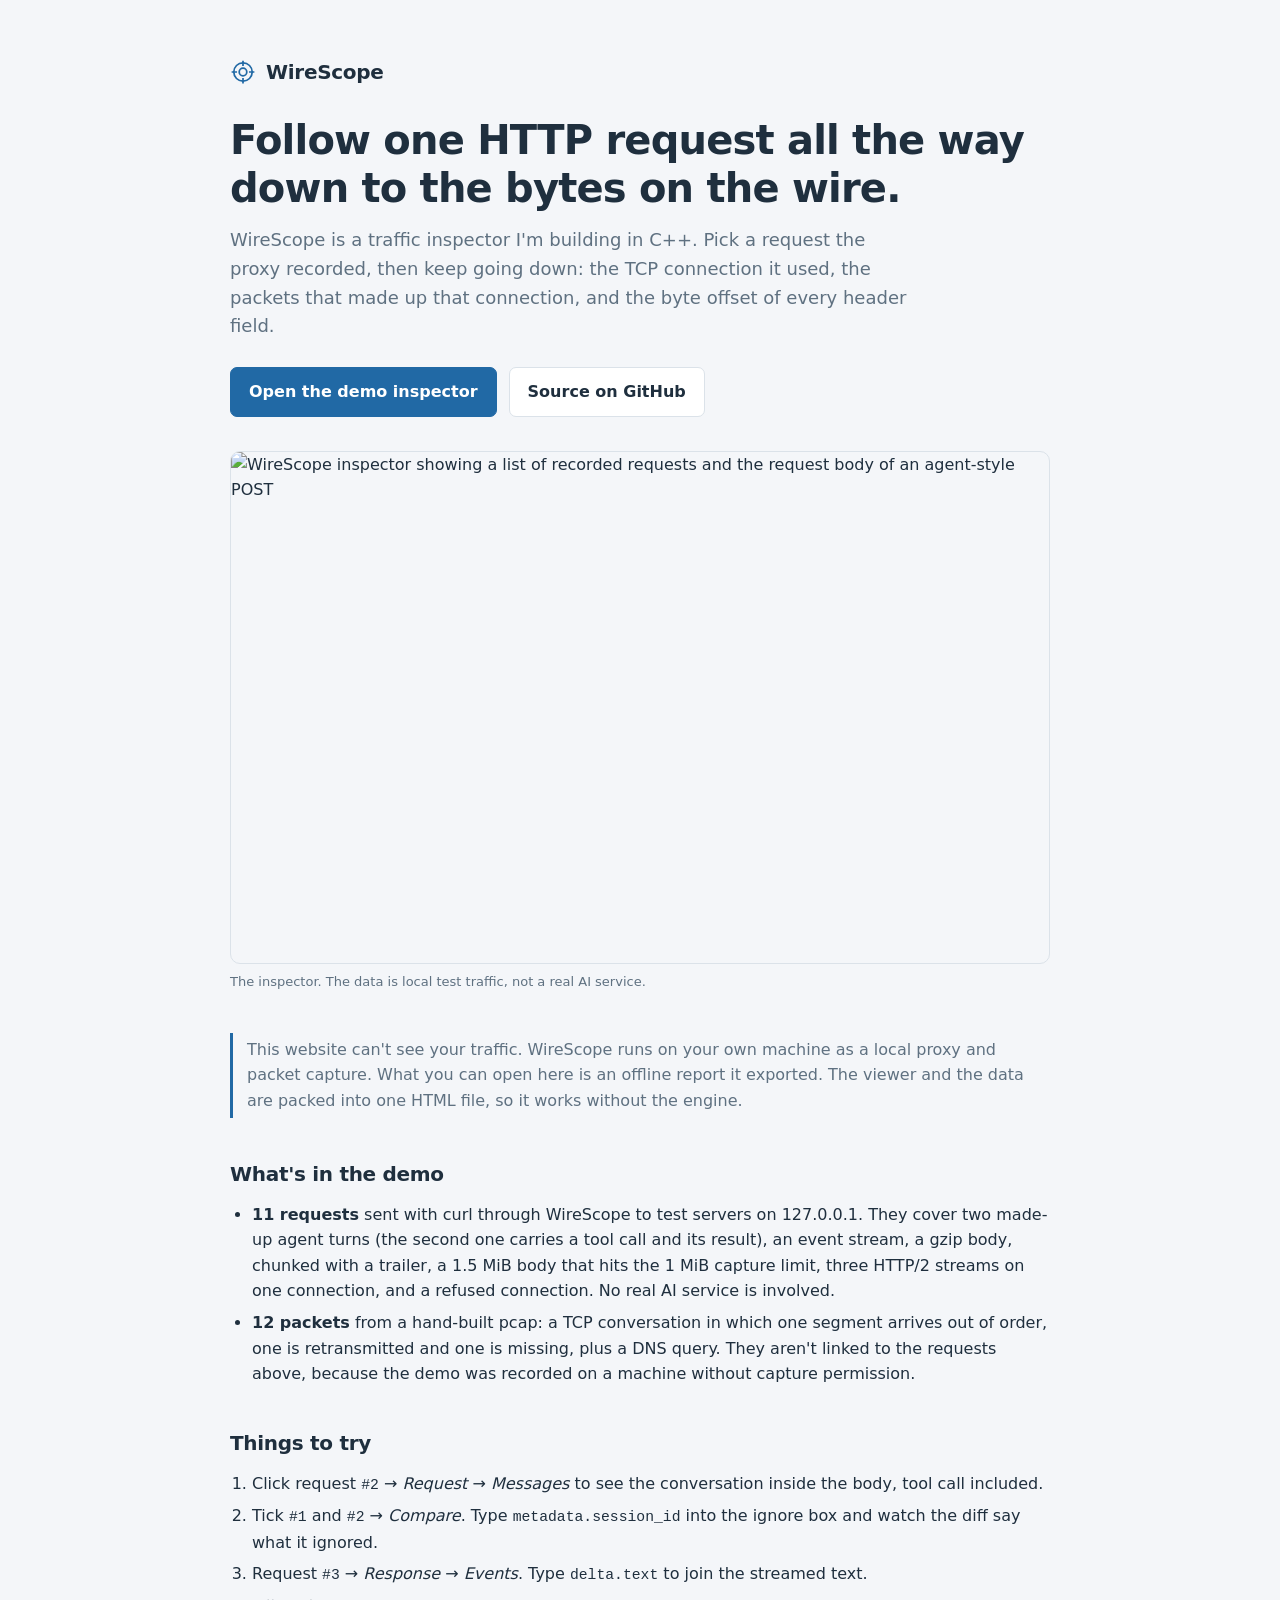
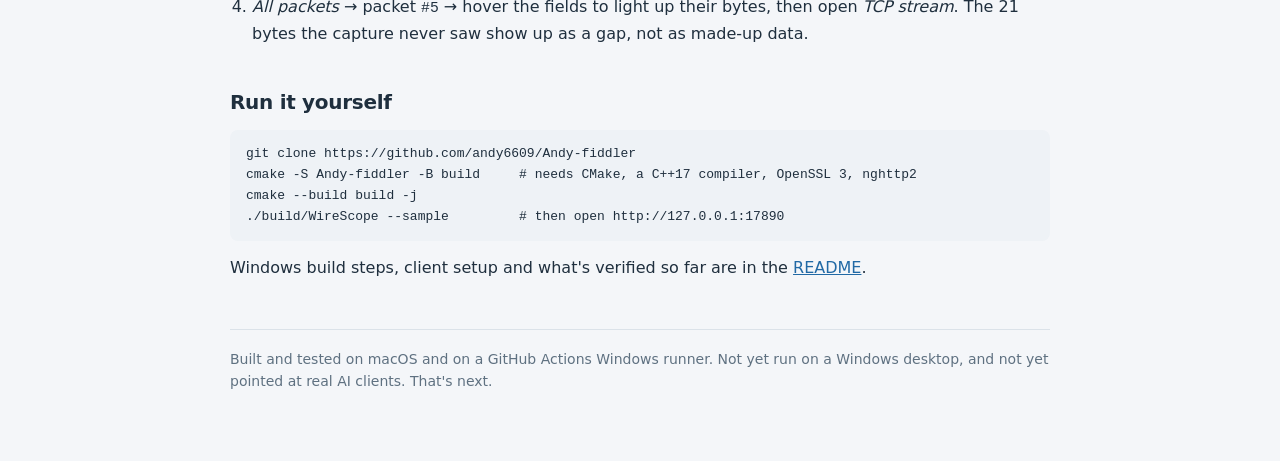
==== site/index.html @ aca649a0 "feat(site): Vercel 데모 — 랜딩 페이지(이 사이트는 내 트래픽을 못 본다는 안내, 데이터 출처, 해볼 것 4가지) + 오프라인 inspector 데모, output" ====
<!doctype html>
<html lang="en">
<head>
<meta charset="utf-8">
<meta name="viewport" content="width=device-width, initial-scale=1">
<title>WireScope</title>
<meta name="description" content="A C++ traffic inspector that follows one HTTP request down to the TCP connection, the packets and the bytes on the wire.">
<link rel="icon" href="data:image/svg+xml,%3Csvg xmlns='http://www.w3.org/2000/svg' viewBox='0 0 24 24' fill='none' stroke='%232169a5' stroke-width='2'%3E%3Ccircle cx='12' cy='12' r='8.5'/%3E%3Ccircle cx='12' cy='12' r='3.5'/%3E%3C/svg%3E">
<style>
  :root {
    --ink: #1f2f3e; --muted: #5f7181; --line: #dbe2e9; --paper: #ffffff; --canvas: #f4f6f9;
    --accent: #2169a5; --accent-ink: #ffffff; --code: #eef2f6; --mono: ui-monospace, 'Cascadia Code', Menlo, Consolas, monospace;
    color-scheme: light;
  }
  @media (prefers-color-scheme: dark) {
    :root { --ink: #dde6ee; --muted: #93a5b5; --line: #2b3a48; --paper: #16212c; --canvas: #0f1720; --accent: #5aa2df; --accent-ink: #0f1720; --code: #1d2a37; color-scheme: dark; }
  }
  * { box-sizing: border-box; }
  body { margin: 0; background: var(--canvas); color: var(--ink); font: 16px/1.6 system-ui, -apple-system, 'Segoe UI', sans-serif; }
  main { max-width: 860px; margin: 0 auto; padding: 56px 20px 72px; }
  .brand { display: flex; align-items: center; gap: 10px; font-weight: 650; font-size: 20px; letter-spacing: -0.3px; }
  .brand svg { width: 26px; height: 26px; color: var(--accent); }
  h1 { font-size: clamp(28px, 5vw, 40px); line-height: 1.2; margin: 28px 0 14px; letter-spacing: -0.8px; }
  p { margin: 0 0 14px; }
  .lead { font-size: 18px; color: var(--muted); max-width: 680px; }
  .actions { display: flex; flex-wrap: wrap; gap: 12px; margin: 26px 0 34px; }
  .btn { display: inline-block; padding: 11px 18px; border-radius: 7px; text-decoration: none; font-weight: 600; border: 1px solid var(--line); color: var(--ink); background: var(--paper); }
  .btn.primary { background: var(--accent); border-color: var(--accent); color: var(--accent-ink); }
  .btn:hover { filter: brightness(1.06); }
  figure { margin: 0 0 40px; }
  figure img { width: 100%; height: auto; border-radius: 10px; border: 1px solid var(--line); display: block; }
  figcaption { font-size: 13px; color: var(--muted); margin-top: 8px; }
  h2 { font-size: 20px; margin: 40px 0 12px; letter-spacing: -0.3px; }
  pre { background: var(--code); border-radius: 8px; padding: 14px 16px; overflow-x: auto; font: 13px/1.6 var(--mono); margin: 0 0 14px; }
  code { font-family: var(--mono); font-size: 0.92em; }
  ol, ul { padding-left: 22px; margin: 0 0 14px; }
  li { margin-bottom: 6px; }
  .note { border-left: 3px solid var(--accent); padding: 4px 0 4px 14px; color: var(--muted); }
  footer { margin-top: 48px; padding-top: 18px; border-top: 1px solid var(--line); font-size: 14px; color: var(--muted); }
  a { color: var(--accent); }
</style>
</head>
<body>
<main>
  <div class="brand">
    <svg viewBox="0 0 24 24" fill="none" stroke="currentColor" stroke-width="1.6" aria-hidden="true"><circle cx="12" cy="12" r="8.5"/><circle cx="12" cy="12" r="3.5"/><path d="M12 1.5v5M12 17.5v5M1.5 12h5M17.5 12h5"/></svg>
    WireScope
  </div>

  <h1>Follow one HTTP request all the way down to the bytes on the wire.</h1>
  <p class="lead">WireScope is a traffic inspector I'm building in C++. Pick a request the proxy recorded, then keep going down: the TCP connection it used, the packets that made up that connection, and the byte offset of every header field.</p>

  <div class="actions">
    <a class="btn primary" href="/demo">Open the demo inspector</a>
    <a class="btn" href="https://github.com/andy6609/Andy-fiddler">Source on GitHub</a>
  </div>

  <figure>
    <img src="/inspector.png" alt="WireScope inspector showing a list of recorded requests and the request body of an agent-style POST" width="1440" height="900">
    <figcaption>The inspector. The data is local test traffic, not a real AI service.</figcaption>
  </figure>

  <p class="note">This website can't see your traffic. WireScope runs on your own machine as a local proxy and packet capture. What you can open here is an offline report it exported. The viewer and the data are packed into one HTML file, so it works without the engine.</p>

  <h2>What's in the demo</h2>
  <ul>
    <li><strong>11 requests</strong> sent with curl through WireScope to test servers on 127.0.0.1. They cover two made-up agent turns (the second one carries a tool call and its result), an event stream, a gzip body, chunked with a trailer, a 1.5 MiB body that hits the 1 MiB capture limit, three HTTP/2 streams on one connection, and a refused connection. No real AI service is involved.</li>
    <li><strong>12 packets</strong> from a hand-built pcap: a TCP conversation in which one segment arrives out of order, one is retransmitted and one is missing, plus a DNS query. They aren't linked to the requests above, because the demo was recorded on a machine without capture permission.</li>
  </ul>

  <h2>Things to try</h2>
  <ol>
    <li>Click request <code>#2</code> → <em>Request</em> → <em>Messages</em> to see the conversation inside the body, tool call included.</li>
    <li>Tick <code>#1</code> and <code>#2</code> → <em>Compare</em>. Type <code>metadata.session_id</code> into the ignore box and watch the diff say what it ignored.</li>
    <li>Request <code>#3</code> → <em>Response</em> → <em>Events</em>. Type <code>delta.text</code> to join the streamed text.</li>
    <li><em>All packets</em> → packet <code>#5</code> → hover the fields to light up their bytes, then open <em>TCP stream</em>. The 21 bytes the capture never saw show up as a gap, not as made-up data.</li>
  </ol>

  <h2>Run it yourself</h2>
  <pre>git clone https://github.com/andy6609/Andy-fiddler
cmake -S Andy-fiddler -B build     # needs CMake, a C++17 compiler, OpenSSL 3, nghttp2
cmake --build build -j
./build/WireScope --sample         # then open http://127.0.0.1:17890</pre>
  <p>Windows build steps, client setup and what's verified so far are in the <a href="https://github.com/andy6609/Andy-fiddler#readme">README</a>.</p>

  <footer>
    Built and tested on macOS and on a GitHub Actions Windows runner. Not yet run on a Windows desktop, and not yet pointed at real AI clients. That's next.
  </footer>
</main>
</body>
</html>
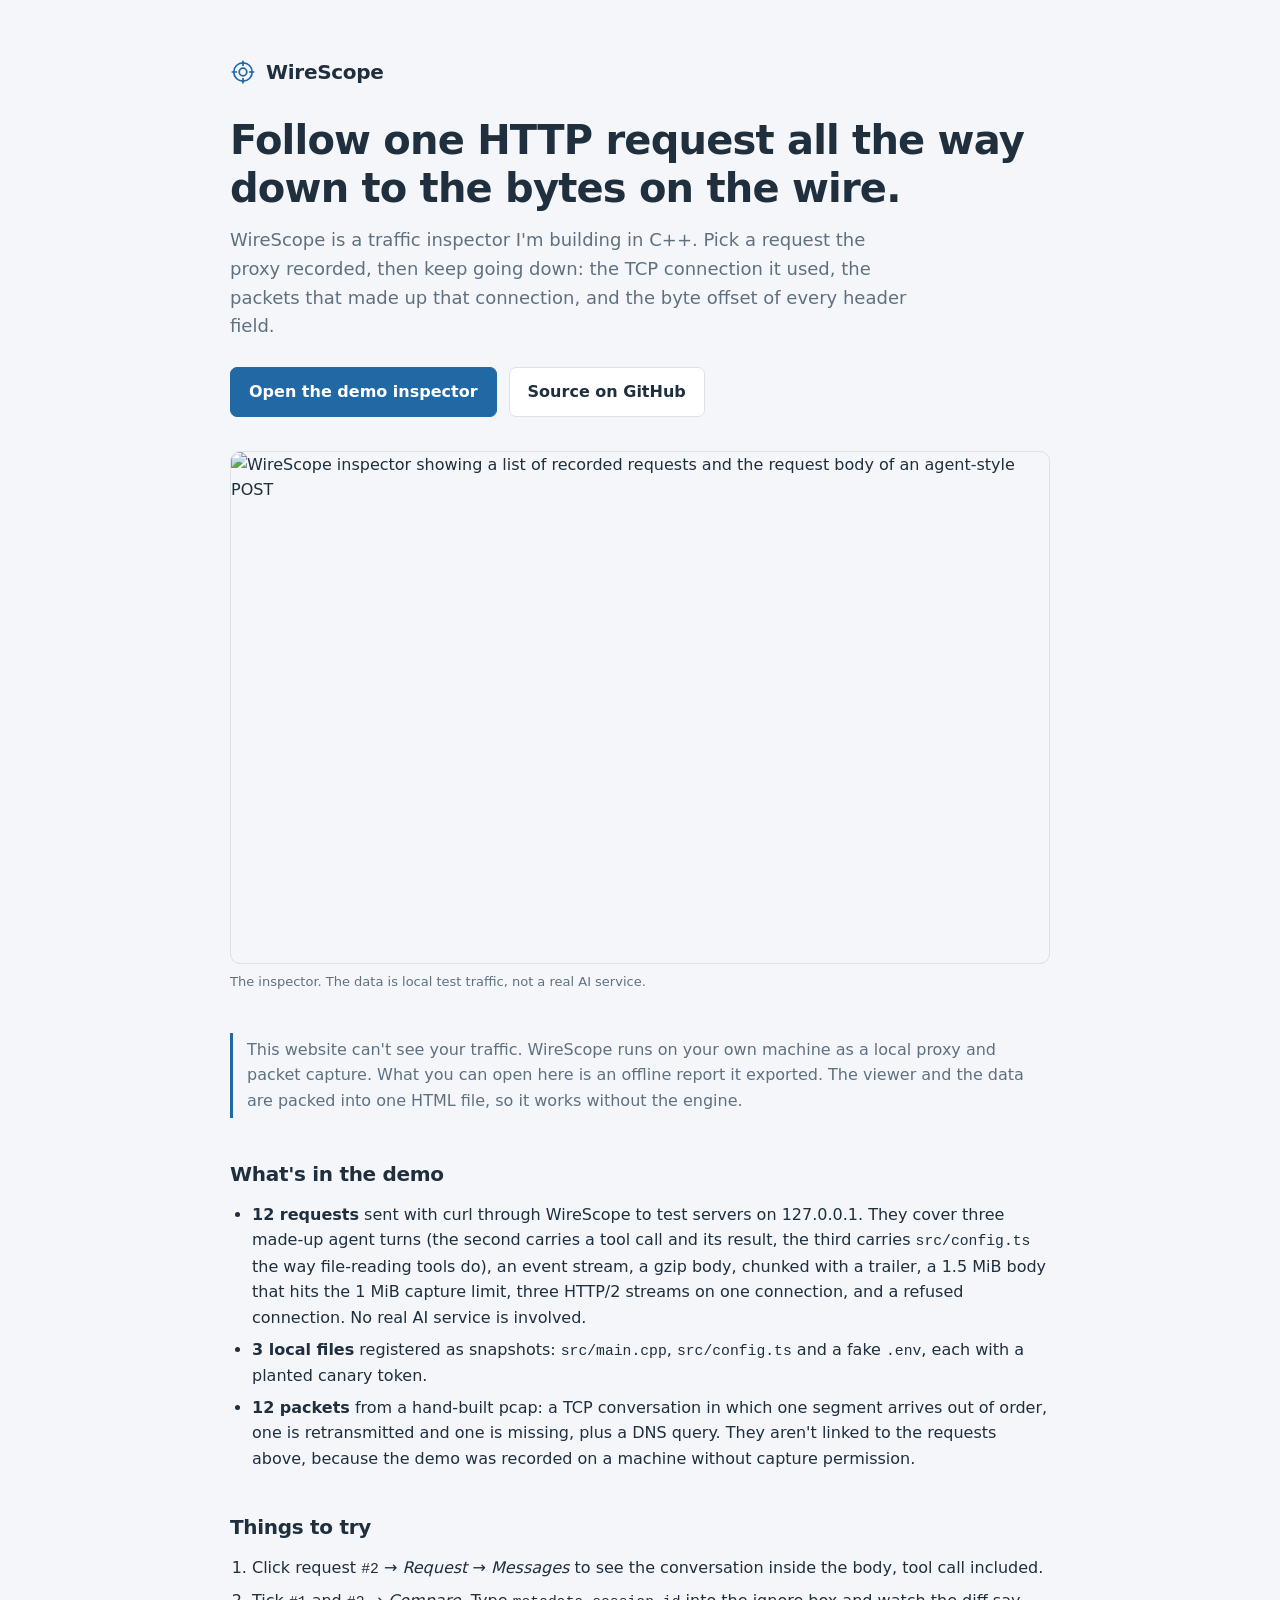
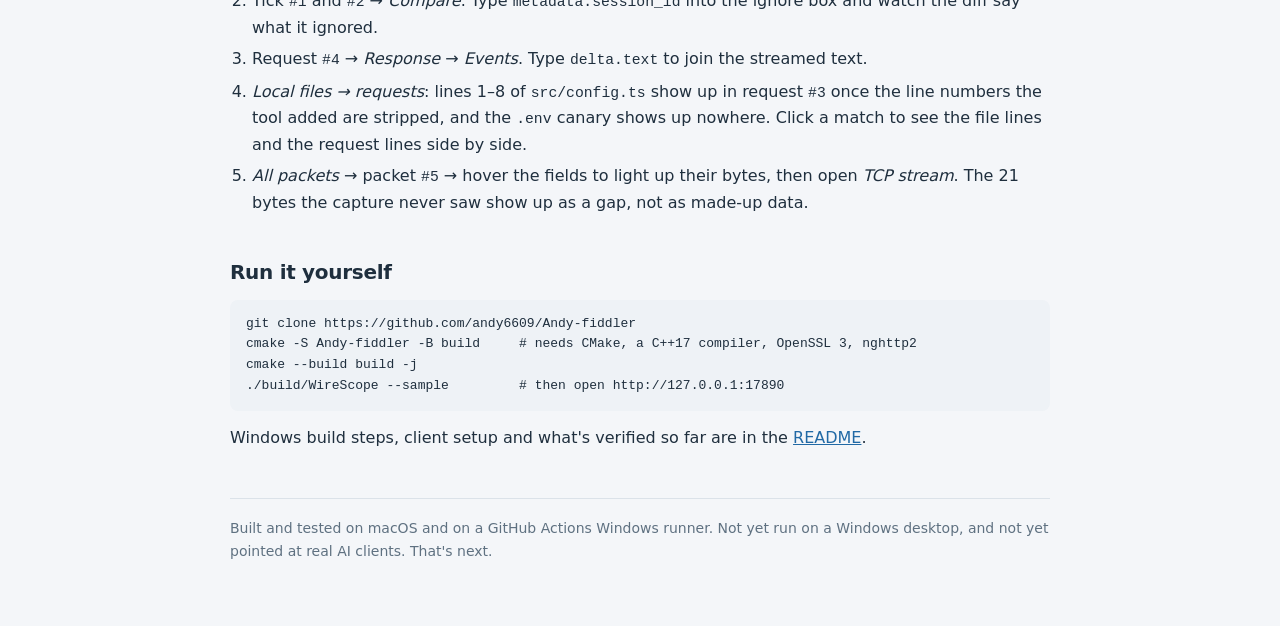
==== commit 22694972: "chore(site): 데모 재생성(요청 12, 로컬 파일 3) + 랜딩 '해볼 것'에 Local files → requests 단계 추가, 요청 번호 갱신" ====
--- a/site/index.html
+++ b/site/index.html
@@ -64,7 +64,8 @@
 
   <h2>What's in the demo</h2>
   <ul>
-    <li><strong>11 requests</strong> sent with curl through WireScope to test servers on 127.0.0.1. They cover two made-up agent turns (the second one carries a tool call and its result), an event stream, a gzip body, chunked with a trailer, a 1.5 MiB body that hits the 1 MiB capture limit, three HTTP/2 streams on one connection, and a refused connection. No real AI service is involved.</li>
+    <li><strong>12 requests</strong> sent with curl through WireScope to test servers on 127.0.0.1. They cover three made-up agent turns (the second carries a tool call and its result, the third carries <code>src/config.ts</code> the way file-reading tools do), an event stream, a gzip body, chunked with a trailer, a 1.5 MiB body that hits the 1 MiB capture limit, three HTTP/2 streams on one connection, and a refused connection. No real AI service is involved.</li>
+    <li><strong>3 local files</strong> registered as snapshots: <code>src/main.cpp</code>, <code>src/config.ts</code> and a fake <code>.env</code>, each with a planted canary token.</li>
     <li><strong>12 packets</strong> from a hand-built pcap: a TCP conversation in which one segment arrives out of order, one is retransmitted and one is missing, plus a DNS query. They aren't linked to the requests above, because the demo was recorded on a machine without capture permission.</li>
   </ul>
 
@@ -72,7 +73,8 @@
   <ol>
     <li>Click request <code>#2</code> → <em>Request</em> → <em>Messages</em> to see the conversation inside the body, tool call included.</li>
     <li>Tick <code>#1</code> and <code>#2</code> → <em>Compare</em>. Type <code>metadata.session_id</code> into the ignore box and watch the diff say what it ignored.</li>
-    <li>Request <code>#3</code> → <em>Response</em> → <em>Events</em>. Type <code>delta.text</code> to join the streamed text.</li>
+    <li>Request <code>#4</code> → <em>Response</em> → <em>Events</em>. Type <code>delta.text</code> to join the streamed text.</li>
+    <li><em>Local files → requests</em>: lines 1–8 of <code>src/config.ts</code> show up in request <code>#3</code> once the line numbers the tool added are stripped, and the <code>.env</code> canary shows up nowhere. Click a match to see the file lines and the request lines side by side.</li>
     <li><em>All packets</em> → packet <code>#5</code> → hover the fields to light up their bytes, then open <em>TCP stream</em>. The 21 bytes the capture never saw show up as a gap, not as made-up data.</li>
   </ol>
 
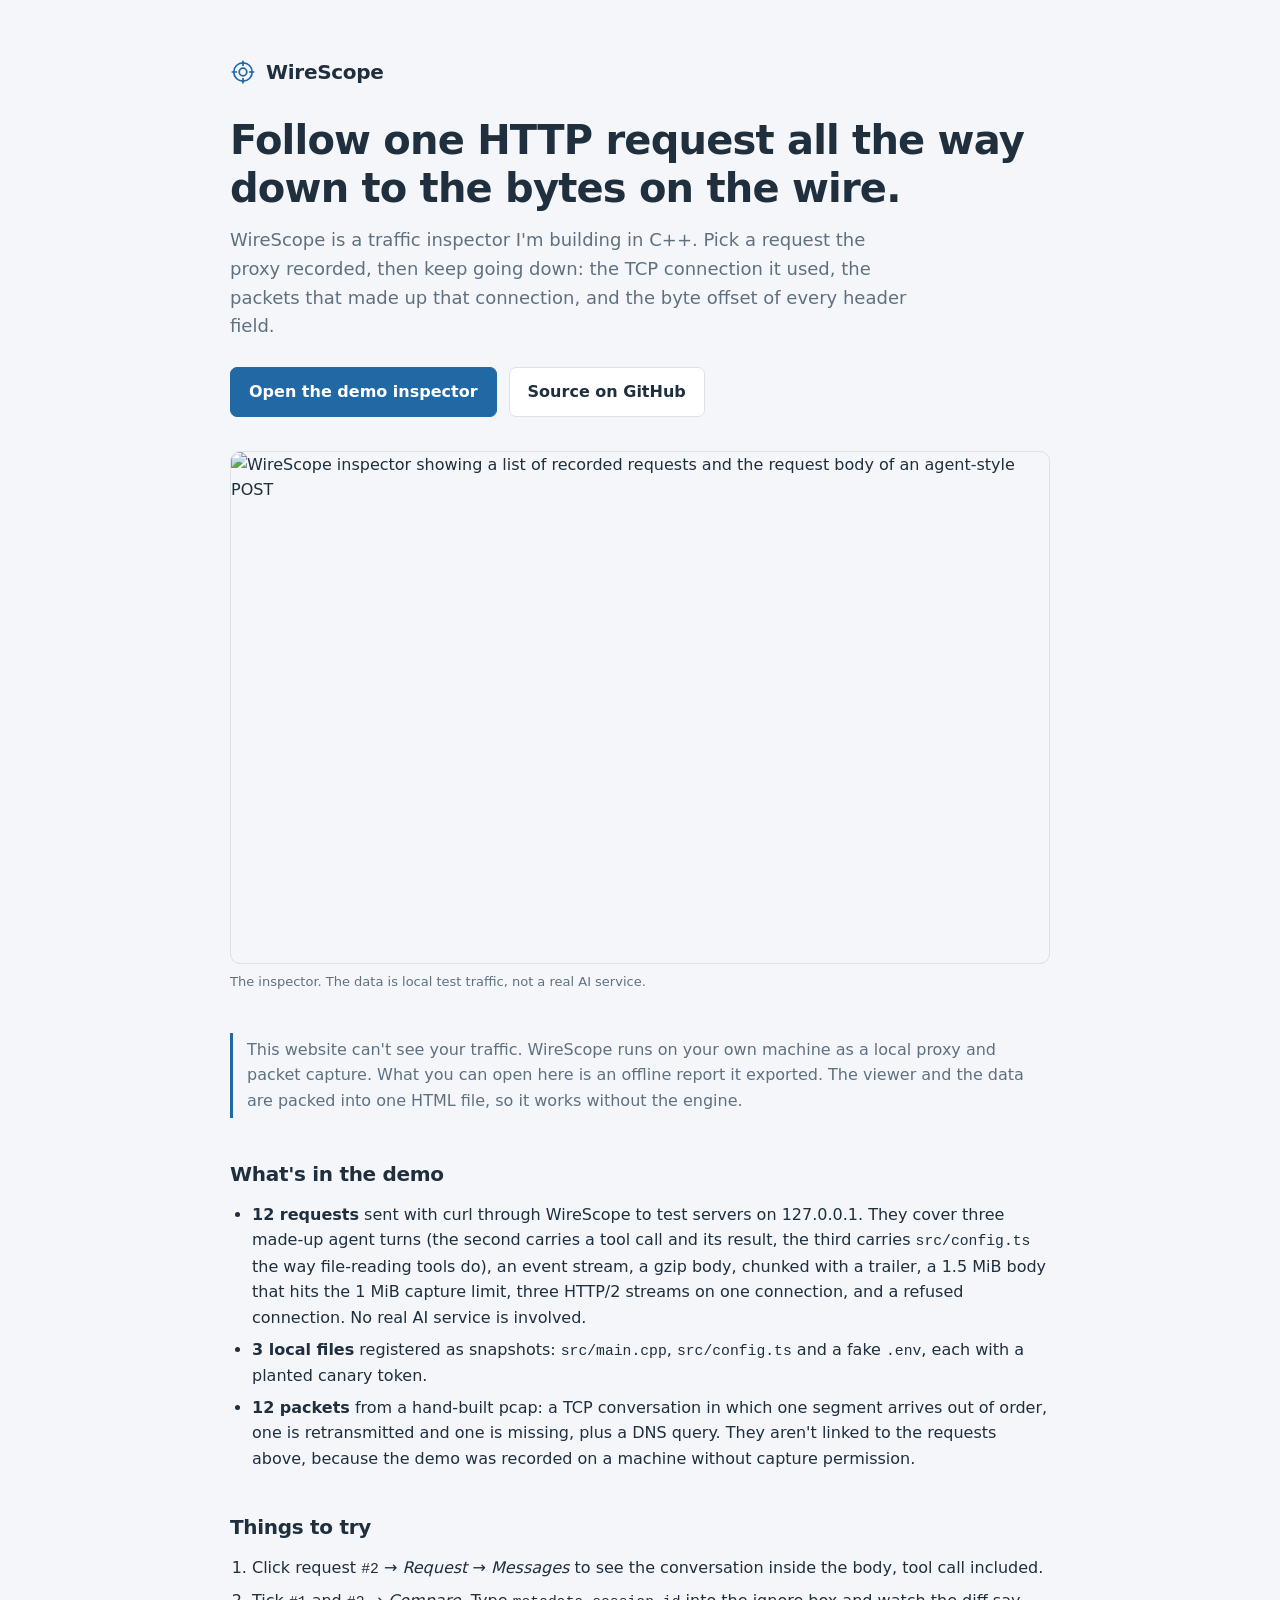
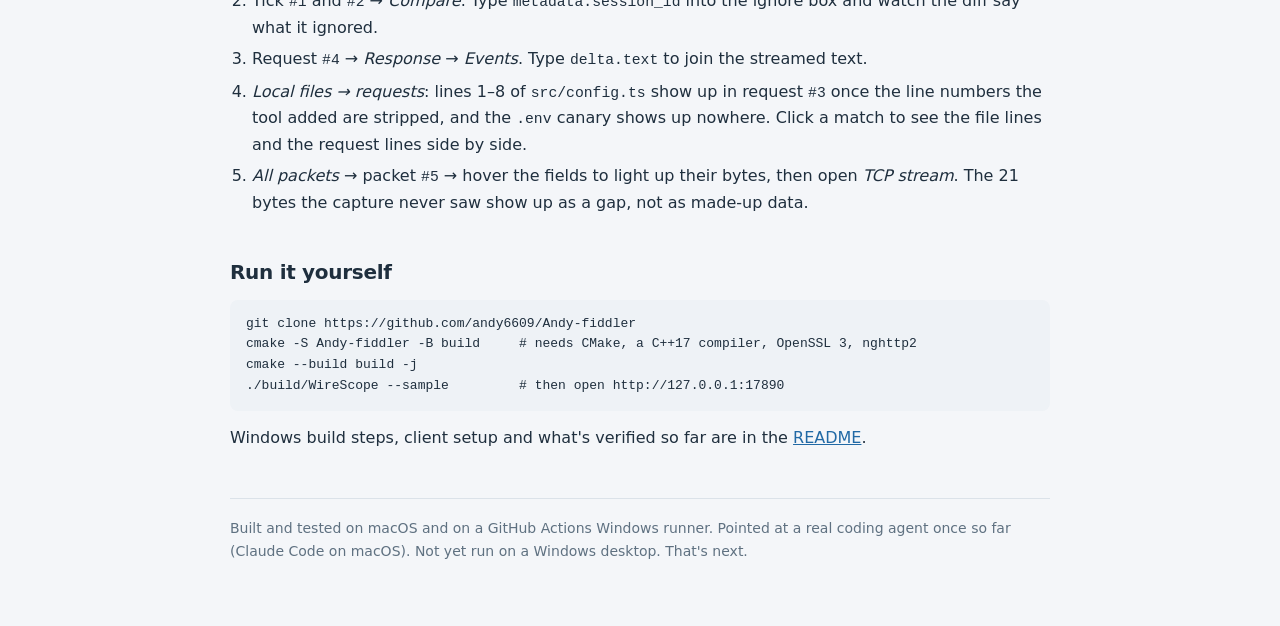
==== commit 8bc25842: "site: 랜딩 하단 문구 — 실제 코딩 에이전트(Claude Code, macOS)로 한 번 돌렸음" ====
--- a/site/index.html
+++ b/site/index.html
@@ -86,7 +86,7 @@
   <p>Windows build steps, client setup and what's verified so far are in the <a href="https://github.com/andy6609/Andy-fiddler#readme">README</a>.</p>
 
   <footer>
-    Built and tested on macOS and on a GitHub Actions Windows runner. Not yet run on a Windows desktop, and not yet pointed at real AI clients. That's next.
+    Built and tested on macOS and on a GitHub Actions Windows runner. Pointed at a real coding agent once so far (Claude Code on macOS). Not yet run on a Windows desktop. That's next.
   </footer>
 </main>
 </body>
